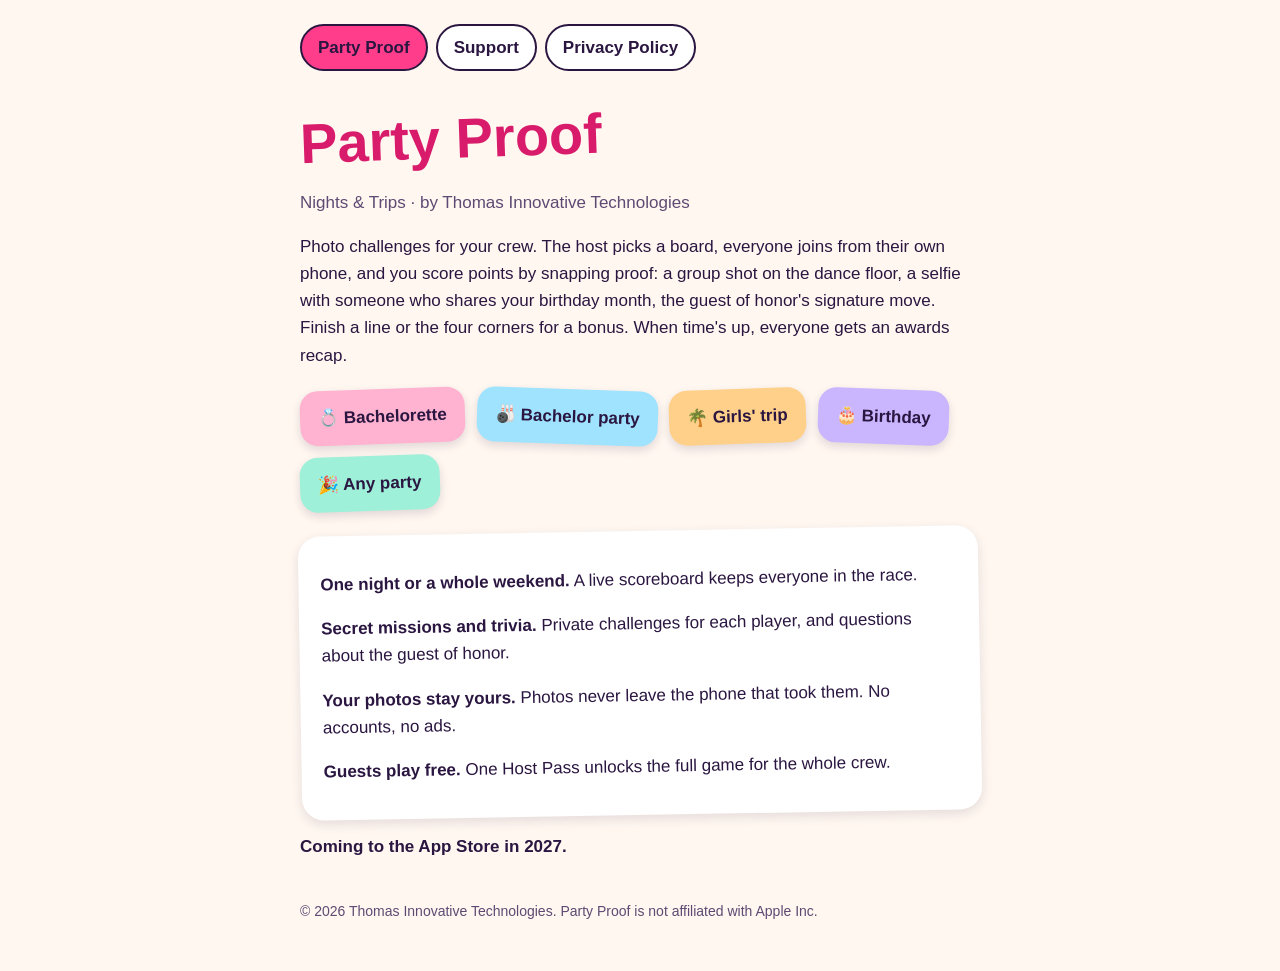
==== index.html @ 5975e2c5 "Add files via upload" ====
<!doctype html><html lang="en"><head><meta charset="utf-8"><meta name="viewport" content="width=device-width,initial-scale=1"><title>Party Proof: Nights & Trips</title><meta name="apple-itunes-app" content="app-id=6836597869"><link rel="stylesheet" href="style.css"></head><body><main>
<nav><a href="index.html" aria-current="page">Party Proof</a><a href="support.html">Support</a><a href="privacy.html">Privacy Policy</a></nav>
<p class="logo">Party Proof</p>
<p class="muted">Nights &amp; Trips · by Thomas Innovative Technologies</p>
<p>Photo challenges for your crew. The host picks a board, everyone joins from their own phone, and you score points by snapping proof: a group shot on the dance floor, a selfie with someone who shares your birthday month, the guest of honor's signature move. Finish a line or the four corners for a bonus. When time's up, everyone gets an awards recap.</p>
<div class="stickers">
<span class="sticker" style="background:#FFB3D1">💍 Bachelorette</span>
<span class="sticker" style="background:#9FE3FF">🎳 Bachelor party</span>
<span class="sticker" style="background:#FFD08A">🌴 Girls' trip</span>
<span class="sticker" style="background:#C9B6FF">🎂 Birthday</span>
<span class="sticker" style="background:#9EF0D8">🎉 Any party</span>
</div>
<div class="card tilt">
<p><strong>One night or a whole weekend.</strong> A live scoreboard keeps everyone in the race.</p>
<p><strong>Secret missions and trivia.</strong> Private challenges for each player, and questions about the guest of honor.</p>
<p><strong>Your photos stay yours.</strong> Photos never leave the phone that took them. No accounts, no ads.</p>
<p><strong>Guests play free.</strong> One Host Pass unlocks the full game for the whole crew.</p>
</div>
<p><strong>Coming to the App Store in 2027.</strong></p>
<footer>© 2026 Thomas Innovative Technologies. Party Proof is not affiliated with Apple Inc.</footer>
</main></body></html>
---- style.css ----
/* Party Proof site. Same palette as the app: cream ground, plum ink, bright party fills.
   Colored text uses the deep shades only (contrast 4.6:1 or more). No web fonts are loaded,
   so visiting the site sends nothing to any third party. */
:root{--bg:#FFF7F0;--card:#fff;--ink:#2A1640;--muted:#5E4A73;--line:#EADCF2;--pink:#FF3D8B;--pinkDeep:#D81B6A;--sun:#FFC93C;--teal:#1FC8B4}
*{box-sizing:border-box}
body{margin:0;background:var(--bg);color:var(--ink);font:17px/1.6 -apple-system,BlinkMacSystemFont,"Segoe UI",Roboto,sans-serif}
main{max-width:720px;margin:0 auto;padding:24px 20px 48px}
nav{display:flex;flex-wrap:wrap;gap:8px;margin-bottom:28px}
nav a{padding:8px 16px;border-radius:999px;background:var(--card);border:2px solid var(--ink);color:var(--ink);text-decoration:none;font-weight:600}
nav a[aria-current=page]{background:var(--pink)}
h1,h2,.logo{font-family:ui-rounded,"SF Pro Rounded","Arial Rounded MT Bold",-apple-system,sans-serif;font-weight:800;line-height:1.15}
h1{font-size:40px;margin:8px 0 4px}
.logo{font-size:56px;color:var(--pinkDeep);margin:8px 0 0;transform:rotate(-2deg);display:inline-block}
h2{font-size:24px;margin:32px 0 8px}
a{color:var(--pinkDeep)}
.muted{color:var(--muted)}
.card{background:var(--card);border-radius:22px;padding:18px 22px;margin:18px 0;box-shadow:0 4px 12px rgba(42,22,64,.12)}
.tilt{transform:rotate(-1deg)}
.stickers{display:flex;flex-wrap:wrap;gap:12px;margin:20px 0}
.sticker{padding:14px 18px;border-radius:18px;font-weight:700;box-shadow:0 4px 10px rgba(42,22,64,.14)}
.sticker:nth-child(odd){transform:rotate(-2deg)}.sticker:nth-child(even){transform:rotate(2deg)}
.btn{display:inline-block;padding:14px 26px;border-radius:999px;background:var(--pink);color:var(--ink);font-weight:800;text-decoration:none;font-size:19px;box-shadow:0 5px 12px rgba(255,61,139,.35)}
.btn.secondary{background:var(--card);border:2px solid var(--ink);box-shadow:none}
.code{font:700 28px/1 ui-monospace,Menlo,monospace;letter-spacing:4px}
footer{margin-top:40px;font-size:14px;color:var(--muted)}
@media (prefers-reduced-motion:reduce){.tilt,.sticker,.logo{transform:none!important}}
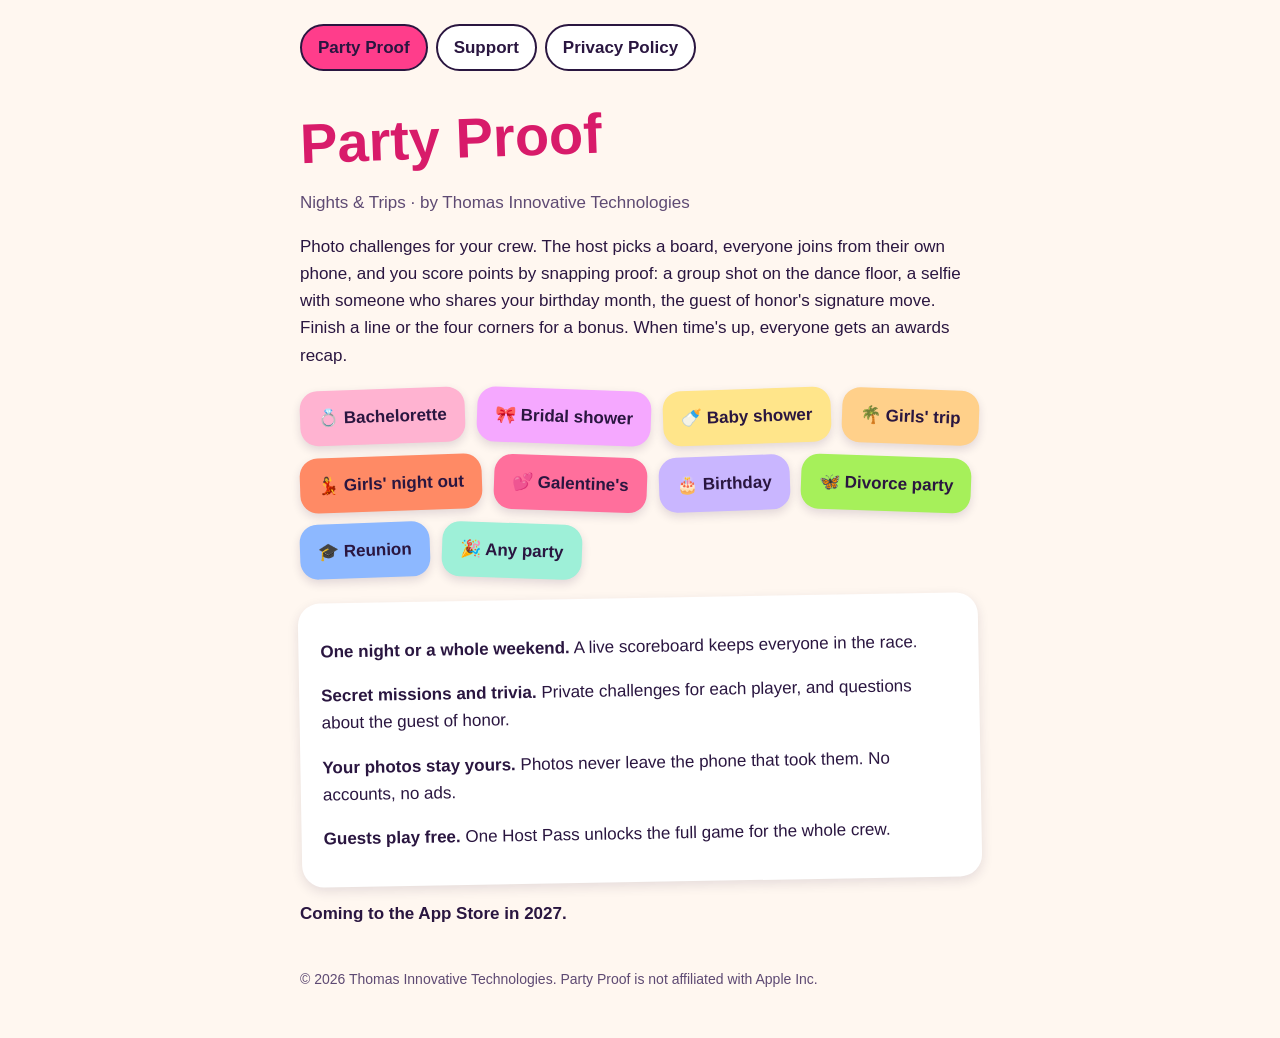
==== commit efa74875: "Add files via upload" ====
--- a/index.html
+++ b/index.html
@@ -5,9 +5,15 @@
 <p>Photo challenges for your crew. The host picks a board, everyone joins from their own phone, and you score points by snapping proof: a group shot on the dance floor, a selfie with someone who shares your birthday month, the guest of honor's signature move. Finish a line or the four corners for a bonus. When time's up, everyone gets an awards recap.</p>
 <div class="stickers">
 <span class="sticker" style="background:#FFB3D1">💍 Bachelorette</span>
-<span class="sticker" style="background:#9FE3FF">🎳 Bachelor party</span>
+      <span class="sticker" style="background:#F5A8FF">🎀 Bridal shower</span>
+      <span class="sticker" style="background:#FFE58A">🍼 Baby shower</span>
+
 <span class="sticker" style="background:#FFD08A">🌴 Girls' trip</span>
+      <span class="sticker" style="background:#FF8A65">💃 Girls' night out</span>
+      <span class="sticker" style="background:#FF6F9C">💕 Galentine's</span>
 <span class="sticker" style="background:#C9B6FF">🎂 Birthday</span>
+      <span class="sticker" style="background:#A6F05A">🦋 Divorce party</span>
+      <span class="sticker" style="background:#8DB8FF">🎓 Reunion</span>
 <span class="sticker" style="background:#9EF0D8">🎉 Any party</span>
 </div>
 <div class="card tilt">
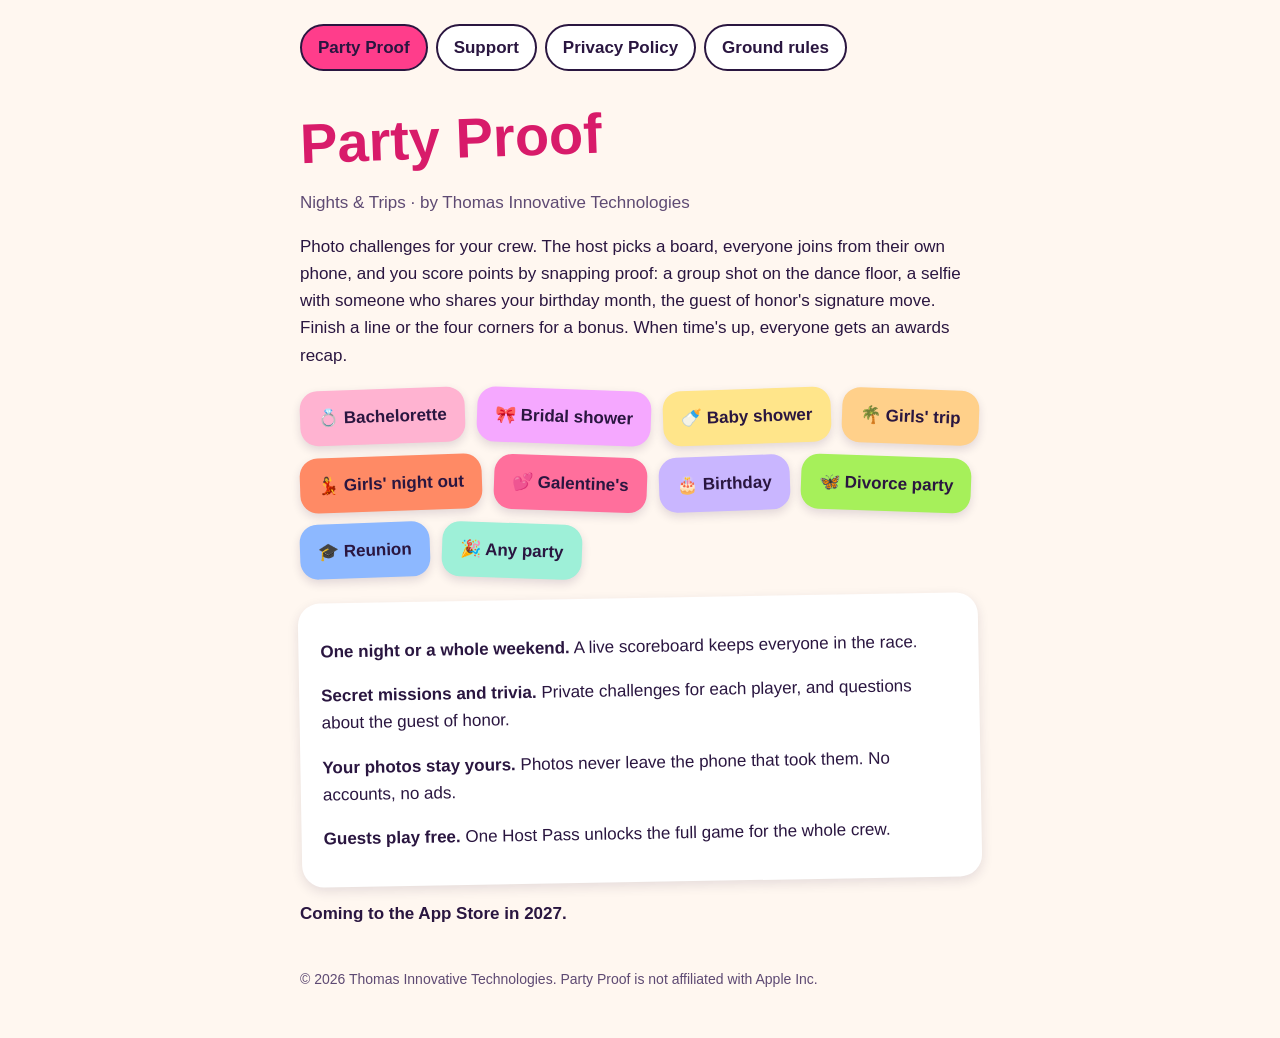
==== commit d6f31b45: "Add files via upload" ====
--- a/index.html
+++ b/index.html
@@ -1,5 +1,5 @@
 <!doctype html><html lang="en"><head><meta charset="utf-8"><meta name="viewport" content="width=device-width,initial-scale=1"><title>Party Proof: Nights & Trips</title><meta name="apple-itunes-app" content="app-id=6836597869"><link rel="stylesheet" href="style.css"></head><body><main>
-<nav><a href="index.html" aria-current="page">Party Proof</a><a href="support.html">Support</a><a href="privacy.html">Privacy Policy</a></nav>
+<nav><a href="index.html" aria-current="page">Party Proof</a><a href="support.html">Support</a><a href="privacy.html">Privacy Policy</a><a href="terms.html">Ground rules</a></nav>
 <p class="logo">Party Proof</p>
 <p class="muted">Nights &amp; Trips · by Thomas Innovative Technologies</p>
 <p>Photo challenges for your crew. The host picks a board, everyone joins from their own phone, and you score points by snapping proof: a group shot on the dance floor, a selfie with someone who shares your birthday month, the guest of honor's signature move. Finish a line or the four corners for a bonus. When time's up, everyone gets an awards recap.</p>
